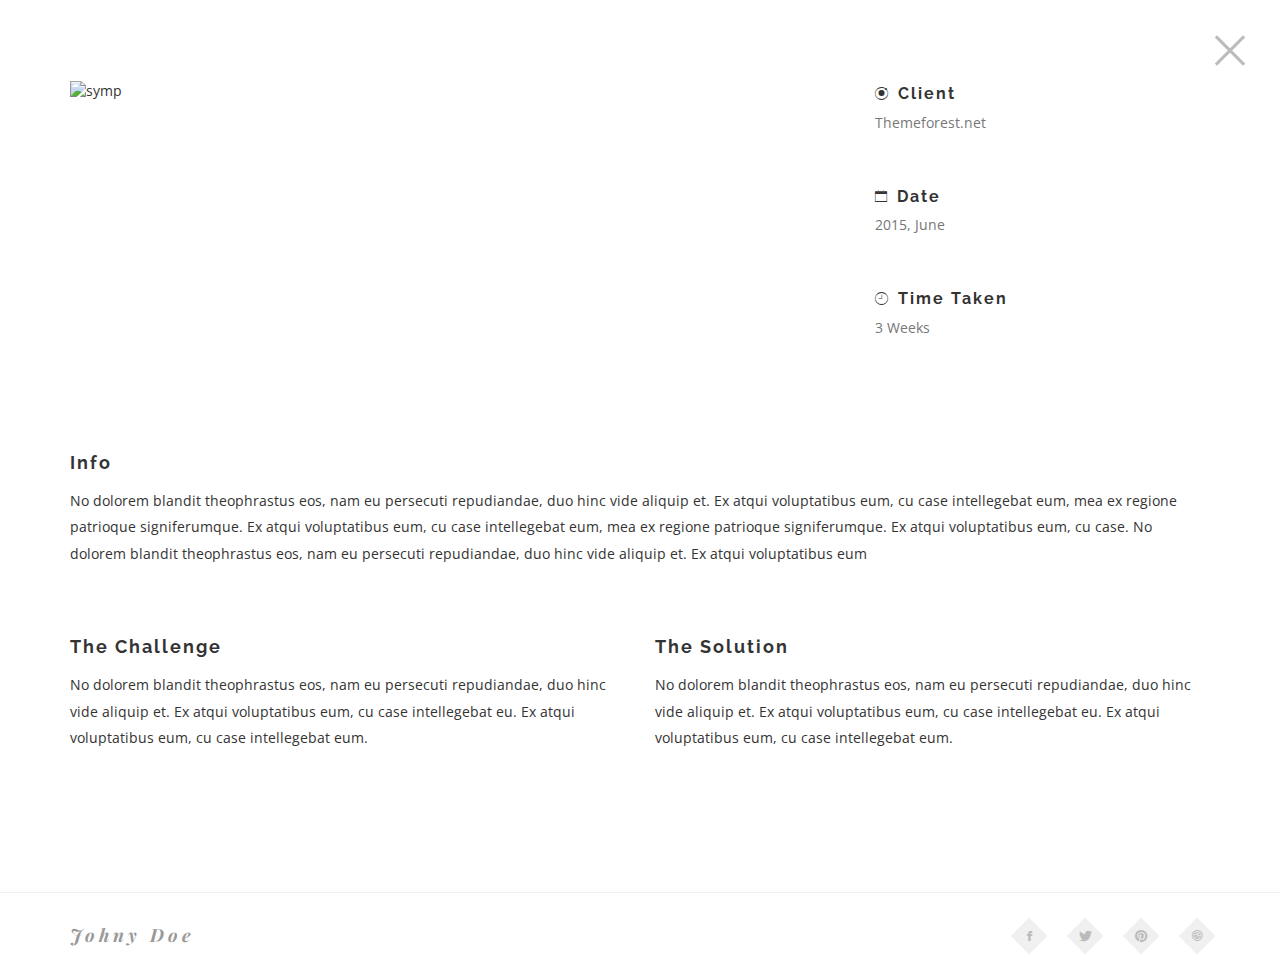
==== work.html @ 32687317 "first commit" ====
<!DOCTYPE html>
<html class='no-js' >

	<head>


		<meta charset="utf-8">
		<meta http-equiv="X-UA-Compatible" content="IE=edge">
		<meta name="viewport" content="width=device-width, initial-scale=1">
		<!-- The above 3 meta tags *must* come first in the head; any other head content must come *after* these tags -->

		<title>Mit</title>

		<!--[if lt IE 9]>
		  <script src="//html5shim.googlecode.com/svn/trunk/html5.js"></script>
		<![endif]-->


		<link rel='stylesheet' type='text/css' href='bootstrap/css/bootstrap.min.css' >
		<link rel='stylesheet' type='text/css' href='css/ionicons.min.css' >
		<link rel='stylesheet' type='text/css' href='css/owl.carousel.css' >
		<link rel='stylesheet' type='text/css' href='css/owl.theme.css' >
		<link rel='stylesheet' type='text/css' href='css/owl.transitions.css' >
		<link rel='stylesheet' type='text/css' href='css/style.css' >
		<link rel='stylesheet' type='text/css' href='css/color-default.css' >


	</head>

	<body>


		<!--close button-->
		<a href='index.html' class='close-btn' >
			<span></span>
			<span></span>
		</a>
		<!--/close button-->


		<!--preloader-->
		<div id='preloader' >

			<div class='loader' >
				<img src='img/load.gif' alt='symp' >
			</div>

		</div>
		<!--/preloader-->


		<div id='wrapper' >

			<section class='single-work' >

				<div class='container' >


					<div class='row' >

						<div class='col-md-8' >

							<img src='img/bg3.jpg' alt='symp' >

						</div>


						<div class='col-md-4' >

							<ul class='work-info' >

								<li>

									<h4><i class='ion-ionic' ></i>Client</h4>

									<p>Themeforest.net</p>

								</li>

								<li>

									<h4><i class='ion-ios-calendar-outline' ></i>Date</h4>

									<p>2015, June</p>

								</li>



								<li>

									<h4><i class='ion-ios-clock-outline' ></i>Time Taken</h4>

									<p>3 Weeks</p>

								</li>






							</ul>

						</div>



					</div>


					<div class='work-content' >

						<div class='block' >

							<h4>Info</h4>

							<p>
								No dolorem blandit theophrastus eos, nam eu persecuti repudiandae, duo hinc vide aliquip et. Ex atqui voluptatibus eum, cu case intellegebat eum, mea ex regione patrioque signiferumque. Ex atqui voluptatibus eum, cu case intellegebat eum, mea ex regione patrioque signiferumque. Ex atqui voluptatibus eum, cu case. No dolorem blandit theophrastus eos, nam eu persecuti repudiandae, duo hinc vide aliquip et. Ex atqui voluptatibus eum
							</p>

						</div>

						<div class='block row' >


							<div class='col-md-6' >

								<h4>The Challenge</h4>

								<p>
									No dolorem blandit theophrastus eos, nam eu persecuti repudiandae, duo hinc vide aliquip et. Ex atqui voluptatibus eum, cu case intellegebat eu. Ex atqui voluptatibus eum, cu case intellegebat eum.
								</p>

							</div>


							<div class='col-md-6' >

								<h4>The Solution</h4>

								<p>
									No dolorem blandit theophrastus eos, nam eu persecuti repudiandae, duo hinc vide aliquip et. Ex atqui voluptatibus eum, cu case intellegebat eu. Ex atqui voluptatibus eum, cu case intellegebat eum.
								</p>

							</div>




						</div>

					</div>


				</div>

			</section>


			<div class='footer bg-lightgray section-block' >

				<div class='container' >

					<div class='row' >

						<div class='col-md-6 text-left' >
							<h4>Johny Doe</h4>
						</div>

						<div class='col-md-6 text-right' >
							<ul class='footer-social' >
								<li>
									<a href='#' >
										<i class='ion-social-facebook' ></i>
									</a>
								</li>
								<li>
									<a href='#' >
										<i class='ion-social-twitter' ></i>
									</a>
								</li>
								<li>
									<a href='#' >
										<i class='ion-social-pinterest' ></i>
									</a>
								</li>
								<li>
									<a href='#' >
										<i class='ion-social-dribbble' ></i>
									</a>
								</li>
							</ul>
						</div>

					</div>


				</div>

			</div>



		</div>

		<script src='js/jquery.min.js' ></script>
		<script src='js/jquery.stellar.min.js' ></script>
		<script src='js/modernizr.js' ></script>
		<script src='js/owl.carousel.min.js' ></script>
		<script src='js/jquery.shuffle.min.js' ></script>
		<script src='js/jquery.magnific-popup.min.js' ></script>
		<script src='js/validator.min.js' ></script>
		<script src='js/smoothscroll.js' ></script>
		<script src='js/script.js' ></script>

	</body>

</html>
---- css/style.css ----
/*=======================================================================
	
	Item Name 		|		Symp - Responsive One Page VCard/Resume Template
	
	Author Name		|		Noman Ali Samejo
	
-------------------------------------------------------------------------
	CSS Structure
-------------------------------------------------------------------------
	
	01- General CSS
	02- Preloader
	03- Front Section
	04- About Section
	05- Resume Section
	06- Services Section
	07- Blog Section
	08- Portfolio Section
	09- Contact Section
	10- Work Page
	11- Single Post Page
	12- Responsive CSS
	
	*Colors are in separate files.
	
=======================================================================*/






/*Importing Google Fonts */
@import url(https://fonts.googleapis.com/css?family=Raleway:400,700,600,300|Playfair+Display:700italic,400italic|Crimson+Text:400italic,600italic|Open+Sans:400,700);

/*=======================================================================
	General CSS
=======================================================================*/
*{
	margin:0;
	padding:0;
	outline:none;
	font-family: Open Sans, sans-serif;
}
h1, h2, h3, h4, h5, h6,
.h1, .h2, .h3, .h4, .h5, .h6{
	font-weight:bold;
	font-family: Raleway, sans-serif;
}
::-webkit-scrollbar{
	height:10px;
	width:10px;
	background:#FFF;
}
::-webkit-scrollbar-thumb{
	background:#BBB;
	border:solid 2px #FFF;
}
::-webkit-scrollbar-thumb:hover{
	background:#888;
}
::-moz-scrollbar{
	height:10px;
	width:10px;
	background:#FFF;
}
::-moz-scrollbar-thumb{
	background:#BBB;
	border:solid 2px #FFF;
}
::-moz-scrollbar-thumb:hover{
	background:#888;
}
img{
	max-width:100%;
}
.parallax{
	background-size:cover;
}
body.section-show{
	overflow:hidden;
}
body a.close-btn,
body.section-show .close-btn{
	opacity:1;
	z-index:100;
	-webkit-transition:opacity .4s 1.2s ease, background .3s ease;
	-moz-transition:opacity .4s 1.2s ease, background .3s ease;
	transition:opacity .4s 1.2s ease, background .3s ease;
	overflow:hidden;
}
.close-btn{
	position:fixed;
	height:64px;
	width:64px;
	cursor:pointer;
	display:block;
	top:18px;
	right:18px;
	opacity:0;
	z-index:-99;
}
.close-btn > span{
	height:3px;
	width:40px;
	background:#BBB;
	position:absolute;
	top:50%;
	left:50%;
	margin-left:-20px;
	margin-top:-1.5px;
}
.close-btn > span:before{
	content: ' ';
	position:absolute;
	top:0;
	width:0;
	height:inherit;
	background:#B7A389;
}
.close-btn > span:nth-of-type(1){
	-webkit-transform:rotate(45deg);
	-moz-transform:rotate(45deg);
	-ms-transform:rotate(45deg);
	-o-transform:rotate(45deg);
	transform:rotate(45deg);
}
.close-btn > span:nth-of-type(2){
	-webkit-transform:rotate(-45deg);
	-moz-transform:rotate(-45deg);
	-ms-transform:rotate(-45deg);
	-o-transform:rotate(-45deg);
	transform:rotate(-45deg);
}
.close-btn > span:nth-of-type(1):before{
	left:0;
}
.close-btn > span:nth-of-type(2):before{
	right:0;
}
.close-btn:hover > span{
	background:transparent;
}
.close-btn:hover > span:before{
	-webkit-transition:all .3s ease;
	-moz-transition:all .3s ease;
	transition:all .3s ease;
	width:100%;
}
.close-btn:hover > span:nth-of-type(2):before{
	-webkit-transition-delay:.3s;	
	-moz-transition-delay:.3s;	
	transition-delay:.3s;	
}
.section-header h2{
	font-size:32px;
	letter-spacing:6px;
	color:#333;
	margin-top:0;
	margin-bottom:35px;
	font-weight:300;
}
.section-header p{
	margin-top:30px;
	line-height:1.7em;
	color:#8A8A8A;
	font-size:16px;
}
#wrapper{
	overflow-x:hidden;
}
.front-section{
	background:#FFF;
}
.section{
	position:fixed;
	left:0;
	right:0;
	top:0;
	bottom:0;
	border:solid 4px #BBB;
	padding-top:100px;
	z-index:-9;
	background:#FFF;
	overflow-y:auto;
	opacity:0;
	visibility:hidden;
	transition: all .3s ease;
}
body.section-show .section.active{
	-webkit-transition:opacity .4s 1.2s ease;
	-moz-transition:opacity .4s 1.2s ease;
	transition:opacity .4s 1.2s ease;
	z-index:99;
	opacity:1;
	visibility:visible;
}
.bg-lightgray{
	background:#F5F5F5;
}
.footer{
	padding:30px 0;
	background:#FFF;
	border-top:solid 1px #F0F0F0;
}
.footer h4{
	font-size:18px;
	letter-spacing:4px;
	margin:0;
	margin-top:3.5px;
	font-style:italic;
	font-family:'Playfair Display', serif;
	color:#999;
}
.footer-social{
	margin:0;
	padding:0;
	list-style:none;
	font-size:0;
}
.footer-social > li{
	display:inline-block;
	*display:inline;
	*zoom:1;
	margin-left:30px;
}
.footer-social > li > a{
	text-decoration:none;
	height:26px;
	width:26px;
	line-height:26px;
	vertical-align:middle;
	-webkit-transform:rotate(45deg);
	-moz-transform:rotate(45deg);
	-ms-transform:rotate(45deg);
	-o-transform:rotate(45deg);
	transform:rotate(45deg);
	-webkit-transition:all .3s ease-in-out;
	-moz-transition:all .3s ease-in-out;
	transition:all .3s ease-in-out;
	display:block;
	text-align:center;
	color:#BBB;
	background:#F0F0F0;
	font-size:0;
}
.footer-social > li > a > i{
	-webkit-transform:rotate(-45deg);
	-moz-transform:rotate(-45deg);
	-ms-transform:rotate(-45deg);
	-o-transform:rotate(-45deg);
	transform:rotate(-45deg);
	display:inline-block;
	*display:inline;
	*zoom:1;
	line-height:inherit;
	width:inherit;
	height:inherit;
	vertical-align:middle;
}
.footer-social > li > a > i:before{
	font-size:14px;
	line-height:1em;
	vertical-align:middle;
}
.footer-social > li > a:hover{
	background:#B7A389;
	color:#FFF;
}
.section-block > .container,
.section-block{
	position:relative;
}
.section-block{
	overflow:hidden;
}

/*=======================================================================
	Preloader
=======================================================================*/
.js #preloader{
	position:fixed;
	top:0;
	left:0;
	right:0;
	bottom:0;
	background:#FFF;
	z-index:199;
	-webkit-transition:all .5s ease;
	-moz-transition:all .5s ease;
	transition:all .5s ease;
}
.js #preloader .loader{
	position:absolute;
	top:50%;
	left:50%;
	-webkit-transform:translate(-50%, -50%);	
	-moz-transform:translate(-50%, -50%);	
	-ms-transform:translate(-50%, -50%);	
	-o-transform:translate(-50%, -50%);	
	transform:translate(-50%, -50%);	
}
.js body.loaded #preloader{
	-webkit-transform:scale(.6) translateY(-100%);
	-moz-transform:scale(.6) translateY(-100%);
	-ms-transform:scale(.6) translateY(-100%);
	-o-transform:scale(.6) translateY(-100%);
	transform:scale(.6) translateY(-100%);
	opacity:0;
	visibility:hidden;
	z-index:-1;
}
.no-js #preloader{
	display:none;
}

.divider-draft{
	position:relative;
	height:2px;
	background:#333;
	width:40px;
	display:block;
	margin:15px 0;
}
.divider-draft:before,
.divider-draft:after{
	content: ' ';
	width:25px;
	height:1px;
	background:#333;
	position:absolute;
	left:0;
}
.divider-draft.center{
	margin:auto;
}
.divider-draft.center:before,
.divider-draft.center:after{
	right:0;
	margin:auto;
}
.divider-draft:before{
	top:-6px;
}
.divider-draft:after{
	bottom:-6px;
}

/*=======================================================================
	Front Section
=======================================================================*/
body.section-show .transition-mask{
	position:absolute;
	top:260px;
	height:500px;
	width:500px;
	left:0;
	right:0;
	margin:auto;
	z-index:22;
	transform:rotate(45deg);
	overflow:hidden;
	-webkit-animation: fill2 .8s .4s both ease;
	-moz-animation: fill2 .8s .4s both ease;
	animation: fill2 .8s .4s both ease;
}
body .transition-mask:before{
	content: ' ';
	position:absolute;
	bottom:0;
	right:0;
	height:100%;
	width:100%;
}
body.section-show .transition-mask:before{
	-webkit-animation: fill .4s both ease;
	-moz-animation: fill .4s both ease;
	animation: fill .4s both ease;
	background:#CCC;
}

@-webkit-keyframes fill2{
	0%{
		transform:rotate(45deg);
	}
	100%{
		z-index:50;
		transform:rotate(0deg);
		height:100%;
		width:100%;
		top:0;
		bottom:auto;
	}
}
@keyframes fill2{
	0%{
		-webkit-transform:rotate(45deg);
		-moz-transform:rotate(45deg);
		-ms-transform:rotate(45deg);
		-o-transform:rotate(45deg);
		transform:rotate(45deg);
	}
	100%{
		z-index:50;
		-webkit-transform:rotate(0deg);
		-moz-transform:rotate(0deg);
		-ms-transform:rotate(0deg);
		-o-transform:rotate(0deg);
		transform:rotate(0deg);
		height:100%;
		width:100%;
		top:0;
		bottom:auto;
	}
}



@-webkit-keyframes fill{
	0%{
		width:0%;
	}
	100%{
		width:100%;
	}
}

@keyframes fill{
	0%{
		width:0%;
	}
	100%{
		width:100%;
	}
}



.front-section{
	padding-top:60px;
	padding-bottom:200px;
	position:relative;
}
.front-heading{
	text-align:center;
	margin-top:190px;
}
.front-heading > h2{
	font-size:55px;
	font-weight:lighter;
	letter-spacing:15px;
	position:relative;
	position:relative;
	line-height:1em;
	display:inline-block;
	*display:inline;
	*zoom:1;
	z-index:10;
	color:#999;
	font-family: 'Playfair Display', serif;
	font-style:italic;
}

.front-person-img{
	width:500px;
	height:500px;
	overflow:hidden;
	background:#F0F0F0;
	position:relative;
	z-index:15;
	-webkit-transition:height .5s .3s ease, transform .5s .8s ease;
	-moz-transition:height .5s .3s ease, transform .5s .8s ease;
	transition:height .5s .3s ease, transform .5s .8s ease;
	margin:200px auto;
	margin-bottom:0;
	-webkit-transform:rotate(45deg);
	-moz-transform:rotate(45deg);
	-ms-transform:rotate(45deg);
	-o-transform:rotate(45deg);
	transform:rotate(45deg);
	border-radius:0;
}
.front-person-img > img{
	max-width:100%;
	vertical-align:bottom;
	-webkit-transform:rotate(-45deg) translateY(40px);
	-moz-transform:rotate(-45deg) translateY(40px);
	-ms-transform:rotate(-45deg) translateY(40px);
	-o-transform:rotate(-45deg) translateY(40px);
	transform:rotate(-45deg) translateY(40px);
}

.front-person-titles{
	position:relative;
	z-index:10;
	height:500px;
	width:500px;
	margin:auto;
	margin-top:-500px;
	-webkit-transform:rotate(45deg);
	-moz-transform:rotate(45deg);
	-ms-transform:rotate(45deg);
	-o-transform:rotate(45deg);
	transform:rotate(45deg);
}
.front-person-titles > span{
	position:absolute;
	z-index:5;
	display:block;
	width:100%;
	font-family:Hind, sans-serif;
	color:#CCC;
	text-align:center;
	font-size:24px;
	letter-spacing:25px;
	line-height:1em;
	text-transform:lowercase;
}
.front-person-titles > .t1{
	left:5px;
	bottom:0;
	-webkit-transform:rotate(-90deg) translateY(-100%);
	-moz-transform:rotate(-90deg) translateY(-100%);
	-ms-transform:rotate(-90deg) translateY(-100%);
	-o-transform:rotate(-90deg) translateY(-100%);
	transform:rotate(-90deg) translateY(-100%);
	-webkit-transform-origin:0% 0%;
	-moz-transform-origin:0% 0%;
	-ms-transform-origin:0% 0%;
	-o-transform-origin:0% 0%;
	transform-origin:0% 0%;
}
.front-person-titles > .t2{
	top:5px;
	left:0;
	-webkit-transform:translateY(-100%);
	-moz-transform:translateY(-100%);
	-ms-transform:translateY(-100%);
	-o-transform:translateY(-100%);
	transform:translateY(-100%);
}
.front-person-titles > .t3{
	left:0;
	bottom:5px;
	-webkit-transform:translateY(100%) rotate(180deg);
	-moz-transform:translateY(100%) rotate(180deg);
	-ms-transform:translateY(100%) rotate(180deg);
	-o-transform:translateY(100%) rotate(180deg);
	transform:translateY(100%) rotate(180deg);
}


.front-person-links{
	margin:auto;
	width:500px;
	height:500px;
	margin-top:-500px;
	z-index:25;
	-webkit-transform: rotate(45deg);
	-moz-transform: rotate(45deg);
	-ms-transform: rotate(45deg);
	-o-transform: rotate(45deg);
	transform: rotate(45deg);
	position:relative;
}

.front-person-links > ul > li{
	display:block;
}
.front-person-links > ul{
	font-size:0;
	z-index:99;
	position:absolute;
	text-align:left;
	white-space:nowrap;
	left:100%;
	top:50%;
	-webkit-transform:translateY(-50%);
	-moz-transform:translateY(-50%);
	-ms-transform:translateY(-50%);
	-o-transform:translateY(-50%);
	transform:translateY(-50%);
	margin:0;
	padding:0;
	list-style:none;
	margin-left:-15px;
}
.front-person-links > ul > li > a{
	font-weight:bold;
	display:block;
	font-size:14px;
	padding:25px 0;
	cursor:pointer;
	-webkit-transition:all .3s ease;
	-moz-transition:all .3s ease;
	transition:all .3s ease;
	position:relative;
	color:#999;
	text-align:left;
	text-transform:uppercase;
	letter-spacing:3px;
	text-decoration:none;
	line-height:1em;
}
.front-person-links > ul > li > a:before,
.front-person-links > ul > li > a:after{
	content: ' ';
	height:6px;
	width:15px;
	background:#CCC;
	display:inline-block;
	*display:inline;
	*zoom:1;
	vertical-align:middle;
	margin-right:15px;
	font-size:0;
	-webkit-transition:all .3s ease;
	-moz-transition:all .3s ease;
	transition:all .3s ease;
	display:none;
}
.front-person-links > ul > li > a:after{
	margin-left:15px;
	margin-right:0;
	display:none;
}
.front-person-links > ul > li > a:hover{
	color:#B7A389;
}
.front-person-links > ul > li > a:hover:after,
.front-person-links > ul > li > a:hover:before{
	width:25px;
	background:#999;
}


/*=======================================================================
	About Section
=======================================================================*/
.about-section{
	padding-top:0;
}
.about-icons{
	padding-top:110px;
	padding-bottom:0px;
}
.basic-info{
	padding-top:100px;
	padding-bottom:100px;
	position:relative;
	border-bottom:solid 1px #F0F0F0;
}
.basic-info .section-header{
	margin-bottom:80px;
}
.about-info > p{
	line-height:1.8em;
	margin-top:-.4em;
}
.about-person-img{
	text-align:center;
}
.about-person-img > img{
	max-width:100%;
}
.info-list{
	list-style:none;
	padding:0;
	margin:0;
	position:relative;
	z-index:10;
	margin-top:20px;
	margin-bottom:60px;
}
.info-list:before,
.info-list:after{
	content:' ';
	display:table;
}
.info-list:after{
	clear:both;
}
.info-list > li{
	margin-bottom:20px;
	float:left;
	width:25%;
}
.info-list > li > .inner{
	padding:15px 0;
}
.info-list > li > *{
	line-height:1em;
	margin:0;
}
.info-list > li > .inner > h4{
	font-size:13px;
	letter-spacing:4px;
	margin-right:16px;
	margin-bottom:8px;
	display:block;
	color:#333;
}
.info-list > li > .inner > p{
	font-size:16px;
	color:#777;
	display:block;
}
.funfacts-block{
	padding-top:60px;
	padding-bottom:20px;
	background-image:url(../img/bg-funfacts.jpg);
	background-size:cover;
	background-attachment:fixed;
}
.funfact{
	position:relative;
	text-align:center;
	margin-bottom:40px;
}
.funfact:after{
	content: ' ';
	position:absolute;
	height:16px;
	width:16px;
	right:-10px;
	top:50%;
	margin-top:-10px;
	border:solid 1px #FFF;
	-webkit-transform:rotate(45deg);
	-moz-transform:rotate(45deg);
	-ms-transform:rotate(45deg);
	-o-transform:rotate(45deg);
	transform:rotate(45deg);
	opacity:.4;
	filter:Alpha(opacity=40);
}
.funfact:last-of-type:after{
	display:none;
}
@media (max-width: 992px){
	.funfact:nth-of-type(2):after{
		display:none;
	}	
}
@media (max-width: 768px){
	.funfact:after{
		display:none;
	}	
}

.funfact > .content > h4{
	margin:0;
	color:#FFF;
	font-size:55px;
	margin-bottom:5px;
}
.funfact > .content > p{
	color:#FFF;
	letter-spacing:2px;
	margin-bottom:0;
	font-size:13px;
	opacity:.8;
}
.testimonials-block{
	padding:100px 0;
}
.testimonials-block .section-header{
	margin-bottom:45px;
}
.testimonials-slider{
	position:relative;
}
.testimonial{
	text-align:center;
}
.testimonial > p{
	font-size:22px;
	line-height:1.6em;
	color:#777;
	font-family:crimson text, serif;
	font-weight:lighter;
	font-style:italic;
}
.testimonial > .author{
	margin-top:45px;
}
.testimonial > .author > h4{
	margin:0;
	text-transform:uppercase;
	letter-spacing:2px;
	font-size:14px;
}
.testimonial > .author > p{
	color:#777;
}
.testimonials-slider .owl-controls{
	margin-top:27px;
}
.testimonials-slider .owl-controls > .owl-pagination > .owl-page > span{
	height:16px;
	width:16px;
	border-radius:0;
	border:solid 1px #B7A389;
	-webkit-transform:rotate(-45deg);
	-moz-transform:rotate(-45deg);
	-ms-transform:rotate(-45deg);
	-o-transform:rotate(-45deg);
	transform:rotate(-45deg);
	margin:11px;
	background:transparent;
	opacity:.6;
	-webkit-transition:all .3s ease;
	-moz-transition:all .3s ease;
	transition:all .3s ease;
}
.testimonials-slider .owl-controls > .owl-pagination > .owl-page.active > span,
.testimonials-slider .owl-controls > .owl-pagination > .owl-page:hover > span{
	background:#B7A389;
	opacity:.8;
}
.testimonials-slider .owl-controls > .owl-pagination > .owl-page.active > span{
	opacity:1;
}
/*=======================================================================
	Resume Section
=======================================================================*/
.timeline-block{
	padding-bottom:100px;
}
.timeline-block .timeline{
	padding-bottom:90px;
	margin-top:100px;
}
.timeline{
	position:relative;
	list-style:none;
	margin:0;
}
.timeline:before{
	content: ' ';
	position:absolute;
	top:0;
	left:50%;
	margin-left:-1px;
	height:100%;
	width:2px;
	background:#BBB;
	border-radius: 0 0 5px 5px;
}
.timeline > li:before,
.timeline > li:after{
	content: ' ';
	display:table;
}
.timeline > li:after{
	clear:both;
}
.timeline > li > .timeline-desc{
	float:right;
}
.timeline > li > .timeline-desc > h4{
	font-size:14px;
	letter-spacing:2px;
	margin-top:0;
}
.timeline > li > .timeline-content{
	float:left;
	text-align:right;
	position:relative;
}
.timeline > li.inverse > .timeline-content{
	float:right;
	text-align:left;
}
.timeline > li.inverse > .timeline-desc{
	float:left;
	text-align:right;
}
.timeline > li{
	margin:70px 0;
	position:relative;
}
.timeline > li:not(.timeline-header):before{
	content: ' ';
	position:absolute;
	top:0;
	left:50%;
	height:11px;
	width:11px;
	-webkit-transform:translateX(-50%) rotate(45deg);
	-moz-transform:translateX(-50%) rotate(45deg);
	-ms-transform:translateX(-50%) rotate(45deg);
	-o-transform:translateX(-50%) rotate(45deg);
	transform:translateX(-50%) rotate(45deg);
	background:#B7A389;
}
.timeline > li > div{
	width:50%;
	padding:0 35px;
}
.timeline > li > .timeline-content > h4{
	margin-top:0;
	margin-bottom:7px;
	letter-spacing:2px;
	font-size:20px;
}
.timeline > li > .timeline-content > span{
	display:block;
	margin-bottom:15px;
	color:#BBB;
}
.timeline > li > .timeline-content > p{
	margin:0;
	line-height:1.7em;
	color:#777;
}
.timeline > li.timeline-header{
	background:#FFF;
	position:relative;
	z-index:10;
	text-align:center;
	margin-bottom:100px;
	margin-top:100px;
}
.timeline > li.timeline-header > h4{
	font-weight:bold;
	text-transform:uppercase;
	font-size:16px;
	display:inline-block;
	*display:inline;
	*zoom:1;
	position:relative;
	margin:0;
	letter-spacing:4px;
}
.timeline > li.timeline-header:first-of-type{
	margin-top:0;
}
.timeline > li.timeline-header > h4:before,
.timeline > li.timeline-header > h4:after{
	content: ' ';
	display:block;
	height:2px;
	background:#BBB;
	margin:0 -5px;
	margin-top:8px;
}
.timeline > li.timeline-header > h4:before{
	margin-top:0;
	margin-bottom:8px;
}
@media (max-width:992px){
	.timeline > li:before,
	.timeline:before{
		display:none;
	}
	.timeline > li > .timeline-desc{
		opacity:.5;
		text-align:right;
		float:left;
	}
	.timeline > li.inverse > .timeline-desc{
		text-align:left;
		float:right;
	}
	.timeline > li > div{
		width:85%;
		float:none;
		display:block;
		margin-left:auto;
		margin-right:auto;
	}
	.timeline > li > .timeline-content{
		text-align:right;
	}
}
.hobbies-block{
	padding-top:100px;
	padding-bottom:30px;
}
.hobbies-block .section-header{
	margin-bottom:100px;
}
.hobby{
	position:relative;
	text-align:center;
	margin-bottom:70px;
	-webkit-transition:all .3s ease-in-out;
	-moz-transition:all .3s ease-in-out;
	transition:all .3s ease-in-out;
}
.hobby > .icon{
	font-size:0;
	background:#B7A389;
	color:#FFF;
	-webkit-transform:rotate(45deg);
	-moz-transform:rotate(45deg);
	-ms-transform:rotate(45deg);
	-o-transform:rotate(45deg);
	transform:rotate(45deg);
	width:80px;
	height:80px;
	line-height:80px;
	margin:auto;
	margin-bottom:40px;
	-webkit-transition:all .3s ease-in-out;
	-moz-transition:all .3s ease-in-out;
	transition:all .3s ease-in-out;
	position:relative;
	top:0;
}
.hobby:hover > .icon{
	top:-15px;
}
.hobby > .icon > i{
	display:block;
	height:inherit;
	width:inherit;
	line-height:inherit;
	text-align:center;
	-webkit-transform:rotate(-45deg);
	-moz-transform:rotate(-45deg);
	-ms-transform:rotate(-45deg);
	-o-transform:rotate(-45deg);
	transform:rotate(-45deg);
}
.hobby > .icon > i:before{
	vertical-align:middle;
	font-size:45px;
	line-height:1em;
}
.hobby > h4{
	font-size:18px;
	letter-spacing:2px;
	margin-top:0;
	margin-top:2px;
}
.skills-block{
	padding:100px 0;
	padding-bottom:40px;
}
.skills-block .section-header{
	margin-bottom:80px;
}
.skill{
	position:relative;
	margin-bottom:60px;
}
.skill > h4{
	font-size:14px;
	margin-top:0;
	margin-bottom:5px;
	letter-spacing:2px;
	color:#B7A389;
}
.skill > .skill-bar{
	height:10px;
	background:#F0F0F0;
}
.skill > .skill-bar > .bar{
	background:#888;
	height:100%;
	width:0;
	position:relative;
}
.skill > .skill-bar > .bar > .percent{
	position:absolute;
	padding:4px 7px;
	background:#888;
	color:#FFF;
	bottom:100%;
	right:0;
	font-size:11px;
	margin-bottom:10px;
}
.skill > .skill-bar > .bar > .percent:after{
	content: ' ';
	position:absolute;
	border-bottom:solid 7px transparent;
	border-right:solid 7px #888;
	bottom:-7px;
	right:0;
}

/*=======================================================================
	Services Section
=======================================================================*/
.services-section .main-title{
	margin-bottom:80px;
}
.services-block{
	padding-top:50px;
	padding-bottom:0;
	border-bottom:solid 1px #F0F0F0;
}
.service{
	position:relative;
	text-align:center;
	margin-bottom:120px;
}
.service > .icon{
	-webkit-transform:rotate(45deg);
	-moz-transform:rotate(45deg);
	-ms-transform:rotate(45deg);
	-o-transform:rotate(45deg);
	transform:rotate(45deg);
	height:90px;
	width:90px;
	line-height:90px;
	vertical-align:middle;
	text-align:center;
	margin:auto;
	-webkit-transition:all .3s ease-in-out;
	-moz-transition:all .3s ease-in-out;
	transition:all .3s ease-in-out;
	font-size:0;
	background:#B7A389;
	color:#FFF;
	position:relative;
	top:0;
}
.service:hover > .icon{
	top:-15px;
}
.service > .icon > i:before{
	line-height:1em;
	vertical-align:middle;
	font-size:45px;
}
.service > .icon > i{
	display:inline-block;
	line-height:inherit;
	height:inherit;
	width:inherit;
	-webkit-transform:rotate(-45deg);
	-moz-transform:rotate(-45deg);
	-ms-transform:rotate(-45deg);
	-o-transform:rotate(-45deg);
	transform:rotate(-45deg);
}
.service > .content > h4{
	font-size:20px;
	margin-top:50px;
	margin-bottom:8px;
	letter-spacing:2px;
}
.service > .content > p{
	line-height:1.6em;
	color:#777;
}
.pricing-block{
	padding:120px 0;
}
.pricing-block .section-header{
	margin-bottom:90px;
}
.pricing-table{
	max-width:300px;
	margin:auto;
	background:#F4F4F4;
	padding:35px 0;
	-webkit-transition:all .3s ease;
	-moz-transition:all .3s ease;
	transition:all .3s ease;
}
.pricing-table > .header > h4{
	font-size:18px;
	text-transform:uppercase;
	margin:0;
}
.pricing-table > .header > .price{
	margin-bottom:30px;
	margin-top:30px;
}
.pricing-table > .header > .price > span{
	display:inline-block;
	*display:inline;
	*zoom:1;
	line-height:1em;
}
.pricing-table > .header > .price > .currency{
	vertical-align:top;
	margin-top:12px;
}
.pricing-table > .header > .price > .amount{
	font-weight:bold;
	font-size:80px;
}
.pricing-table > .header > .price > .period{
	text-transform:uppercase;
	letter-spacing:2px;
	font-size:12px;
}
.pricing-table > .table-items{
	list-style:none;
	padding:0;
	margin:0;
	margin-top:25px;
	margin-bottom:30px;
}
.pricing-table > .table-items > li{
	padding:10px 0;
}

.pricing-table > .table-btn{
	padding:11px 22px;
	background:#333;
	color:#FFF;
	text-decoration:none;
	display:inline-block;
	*display:inline;
	*zoom:1;
	-webkit-transition:all .3s ease;
	-moz-transition:all .3s ease;
	transition:all .3s ease;
}
.pricing-table > .table-btn:hover{
	background:#B7A389;
}
.process-block{
	padding:100px 0;
}
.process-block .section-header{
	margin-bottom:80px;
}
.process{
	position:relative;
}
.process > .number{
	font-size:16px;
	font-weight:bold;
	display:inline-block;
	*display:inline;
	*zoom:1;
	line-height:1em;
	margin-bottom:15px;
	position:relative;
	-webkit-transform:rotate(45deg);
	-moz-transform:rotate(45deg);
	-ms-transform:rotate(45deg);
	-o-transform:rotate(45deg);
	transform:rotate(45deg);
	border:solid 1px #B7A389;
	-webkit-transition:all .3s ease-in-out;
	-moz-transition:all .3s ease-in-out;
	transition:all .3s ease-in-out;
	color:#B7A389;
}
.process:hover > .number{
	color:#FFF;
	background:#B7A389;
}
.process > .number > span{
	transform:rotate(-45deg);
	display:block;
	height:28px;
	width:28px;
	line-height:28px;
	text-align:center;
	position:relative;
}
.process > .number > span:before{
	content: ' ';
	border-top:solid 8px transparent;
	border-bottom:solid 8px transparent;
	border-left:solid 8px #B7A389;
	position:absolute;
	top:50%;
	margin-top:-8px;
	right:-43px;
}
.process.last > .number > span:before{
	border:solid 4px #B7A389;
	margin-top:-4px;
}
.process > .number > span:after{
	content: ' ';
	position:absolute;
	height:2px;
	background:#B7A389;
	width:30px;
	right:-35px;
	top:50%;
	margin-top:-1px;
}
.process > .content > h4{
	font-size:20px;
	letter-spacing:2px;
	margin-bottom:15px;
}
.process > .content > p{
	line-height:1.7em;
	color:#777;
}
/*=======================================================================
	Blog Section
=======================================================================*/
.posts-block{
	padding:90px 0;
}
.posts-block .section-header{
	margin-bottom:60px;
}
.post{
	position:relative;
	margin-bottom:60px;
}
.post > .media > img{
	max-width:100%;
}
.post > .content{
	margin-top:25px;
}
.post > .content > h4{
	font-size:24px;
	margin-top:0;
	margin-bottom:8px;
}
.post > .content > h4 > a{
	color:inherit;
	text-decoration:none;
	-webkit-transition:all .3s ease;
	-moz-transition:all .3s ease;
	transition:all .3s ease;
}
.post > .content > h4 > a:hover{
	color:#B7A389;
}
.post > .content > p{
	line-height:1.8em;
	color:#777;
	margin-bottom:22px;
}
.post .post-icons{
	position:relative;
	margin:0;
	padding:0;
	font-size:0;
	margin-bottom:22px;
}
.post .post-icons > li{
	display:inline-block;
	*display:inline;
	*zoom:1;
	font-size:14px;
	color:#777;
	padding-right:20px;
}
.post .post-icons > li > i{
	margin-right:5px;
}
.post .read-more{
	color:#333;
	text-decoration:none;
	display:inline-block;
	*display:inline;
	*zoom:1;
}
.post .read-more:hover{
	color:#B7A389;
}
.post .read-more > i{
	vertical-align:middle;
	font-size:1.5em;
	margin-left:8px;
	position:relative;
}
.post-more{
	text-align:center;
	margin-bottom:50px;
}
.post-more .more-link,
body .symp-btn{
	display:inline-block;
	*display:inline;
	*zoom:1;
	padding:12px 22px;
	background:#333;
	color:#FFF;
	-webkit-transition:all .3s ease;
	-moz-transition:all .3s ease;
	transition:all .3s ease;
	border:none;
	text-decoration:none !important;
}
.post-more .more-link:hover,
.symp-btn:hover{
	background:#B7A389;
	color:#FFF;
}
.symp-btn.link-btn{
	background:transparent;
	color:#999;
}
.symp-btn.link-btn > i{
	margin-right:8px;
}
.symp-btn.link-btn:hover{
	color:#333;
	background:transparent;
}
.sidebar{
	position:relative;
}

@media(min-width: 992px){
	.sidebar{
		padding-left:40px;
	}
}
.search-box{
	position:relative;
}
.search-box > .search-input{
	display:block;
	width:100%;
	border:none;
	padding:0 9px;
	height:40px;
	line-height:40px;
	padding-right:47px;
	background:#F0F0F0;
	border:solid 1px #F0F0F0;
	-webkit-transition:all .3s ease;
	-moz-transition:all .3s ease;
	transition:all .3s ease;
}
.search-box > .search-input:focus{
	background:#FFF;
}
.search-box > .search-btn{
	position:absolute;
	top:0;
	right:0;
	height:40px;
	width:40px;
	line-height:40px;
	background:#E0E0E0;
	vertical-align:middle;
	text-align:center;
	font-size:20px;
	color:#333;
	text-decoration:none;
	
}
.search-box > .search-btn:hover{
	background:#D0D0D0;
}
.widget-header{
	position:relative;
	margin-top:60px;
	margin-bottom:15px;
}
.widget-header > h4{
	letter-spacing:2px;
}
.widget-header > h4 > i{
	margin-right:8px;
}
.sidebar-list{
	padding:0;
	margin:0;
	list-style:none;
}
.sidebar-list > li > a{
	padding:7px 0;
	color:#777;
	text-decoration:none;
	display:block;
	line-height:1.6em;
}
.sidebar-list > li > a:hover{
	color:#B7A389;
}
.sidebar-list.list-inline{
	font-size:0;
}
.sidebar-list.list-inline > li{
	font-size:14px;
}

/*=======================================================================
	Portfolio Section
=======================================================================*/
.portfolio-block{
	padding-bottom:100px;
}
.portfolio-block .section-header{
	margin-bottom:45px;
}
.portfolio-items > .item{
	width:33.333%;
	position:relative;
}
@media(max-width:992px){
	.portfolio-items > .item{
		width:50%;
	}
}
@media(max-width:768px){
	.portfolio-items > .item{
		width:100%;
	}
}
.portfolio-items > .item > .inner > img{
	width:100%;
}
.portfolio-items > .item > .inner{
	position:relative;
}
.portfolio-items > .item > .inner > .caption{
	position:absolute;
	top:0;
	left:0;
	right:0;
	bottom:0;
	background:#333;
	background:rgba(51,51,51,.8);
	color:#FFF;
	text-align:center;
	z-index:10;
	opacity:0;
	visibility:hidden;
	-webkit-transition:all .3s ease;
	-moz-transition:all .3s ease;
	transition:all .3s ease;
}
.portfolio-items > .item > .inner:hover > .caption{
	opacity:1;
	visibility:visible;
}

.portfolio-items > .item > .inner > .caption > .caption-inner{
	position:absolute;
	top:50%;
	left:50%;
	-webkit-transform:translate(-50%, -50%);
	-moz-transform:translate(-50%, -50%);
	-ms-transform:translate(-50%, -50%);
	-o-transform:translate(-50%, -50%);
	transform:translate(-50%, -50%);
	width:75%;
}
.portfolio-items > .item > .inner > .caption > .caption-inner > h4{
	font-size:22px;
	margin:0;
	margin-bottom:30px;
	opacity:0;
	visibility:hidden;
	-webkit-transform:translateY(15px);
	-moz-transform:translateY(15px);
	-ms-transform:translateY(15px);
	-o-transform:translateY(15px);
	transform:translateY(15px);
	-webkit-transition:all .3s .1s ease;
	-moz-transition:all .3s .1s ease;
	transition:all .3s .1s ease;
}
.portfolio-items > .item > .inner:hover > .caption > .caption-inner > h4{
	-webkit-transform:translateY(0);
	-moz-transform:translateY(0);
	-ms-transform:translateY(0);
	-o-transform:translateY(0);
	transform:translateY(0);
	opacity:1;
	visibility:visible;
}
.portfolio-items > .item > .inner > .caption > .caption-inner > .links{
	list-style:none;
	color:#FFF;
}
.portfolio-items > .item > .inner > .caption > .caption-inner > .links > li{
	display:inline-block;
	*display:inline;
	*zoom:1;
	margin:0 11px;
	opacity:0;
	visibility:hidden;
	-webkit-transform:translateY(15px);
	-moz-transform:translateY(15px);
	-ms-transform:translateY(15px);
	-o-transform:translateY(15px);
	transform:translateY(15px);
	-webkit-transition:all .3s .2s ease;
	-moz-transition:all .3s .2s ease;
	transition:all .3s .2s ease;
}
.portfolio-items > .item > .inner > .caption > .caption-inner > .links > li:nth-of-type(2){
	-webkit-transition-delay: .3s;
	-moz-transition-delay: .3s;
	transition-delay: .3s;
}
.portfolio-items > .item > .inner:hover > .caption > .caption-inner > .links > li{
	-webkit-transform:translateY(0);
	-moz-transform:translateY(0);
	-ms-transform:translateY(0);
	-o-transform:translateY(0);
	transform:translateY(0);
	opacity:1;
	visibility:visible;
}
.portfolio-items > .item > .inner > .caption > .caption-inner > .links > li > a{
	display:block;
	height:30px;
	width:30px;
	line-height:30px;
	font-size:0;
	border:solid 1px #FFF;
	color:#FFF;
	-webkit-transform:rotate(45deg);
	-moz-transform:rotate(45deg);
	-ms-transform:rotate(45deg);
	-o-transform:rotate(45deg);
	transform:rotate(45deg);
}
.portfolio-items > .item > .inner > .caption > .caption-inner > .links > li > a > i{
	display:block;
	height:inherit;
	width:inherit;
	line-height:inherit;
	vertical-align:middle;
	-webkit-transform:rotate(-45deg);
	-moz-transform:rotate(-45deg);
	-ms-transform:rotate(-45deg);
	-o-transform:rotate(-45deg);
	transform:rotate(-45deg);
}
.portfolio-items > .item > .inner > .caption > .caption-inner > .links > li > a > i:before{
	font-size:16px;
	vertical-align:middle;
	line-height:1em;
}
.portfolio-items > .item > .inner > .caption > .caption-inner > .links > li > a:hover{
	background:#FFF;
	background:rgba(255,255,255,.9);
	color:#333;
}
#portfolio-filters{
	text-align:center;
	margin-bottom:45px;
}
#portfolio-filters > ul{
	margin:0;
	padding:0;
	list-style:none;
	font-size:0;
}
#portfolio-filters > ul > li{
	display:inline-block;
	*display:inline;
	*zoom:1;
	font-size:14px;
	padding:0 26px;
	position:relative;
}
#portfolio-filters > ul > li:last-of-type:after{
	display:none;
}
#portfolio-filters > ul > li:after{
	content: ' ';
	position:absolute;
	right:-9px;
	top:50%;
	margin-top:-3px;
	height:6px;
	width:6px;
	border:solid 1px #E5E5E5;
	transform:rotate(45deg);
}
#portfolio-filters > ul > li > a{
	display:block;
	color:#999;
	text-decoration:none;
}
#portfolio-filters > ul > li > a:hover,
#portfolio-filters > ul > li > a.active{
	color:#333;
}
#portfolio-filters > ul > li > a.active{
	text-decoration:line-through;
}
/*=======================================================================
	Contact Section
=======================================================================*/
.contact-block{
	padding-bottom: 100px;
}
.contact-section .section-header{
	margin-bottom:60px;
}
.form-control{
	padding:10px;
	height:auto;
	border:solid 1px #BBB;
	-webkit-box-shadow:none;
	-moz-box-shadow:none;
	box-shadow:none;
	border-radius:0;
	vertical-align:middle;
}
.form-control:focus{
	border-color:#B7A389;
	-webkit-box-shadow:none;
	-moz-box-shadow:none;
	box-shadow:none;	
}
.contact-form .form-group{
	margin-bottom:25px;
}
.contact-form .alert{
	border-radius:0;
}

/*=======================================================================
	Work Page
=======================================================================*/
.single-work{
	padding-top:80px;
	padding-bottom:130px;
}
.work-info{
	list-style:none;
	margin:0;
	margin-top:50px;
}
@media(min-width:992px){
	.work-info{
		padding-left:25px;
		margin-top:0;
	}
}
.work-info > li{
	margin-bottom:55px;
	margin-top:5px;
	padding:0;
}
.work-info > li > h4 > i{
	margin-right:8px;
}
.work-info > li > h4{
	font-size:16px;
	letter-spacing:2px;
	margin:0;
	margin-bottom:10px;
	font-weight:bold;
}
.work-info > li > p{
	color:#777;
}

.work-content > .block{
	margin-top:60px;
}
.work-content > .block h4{
	font-size:18px;
	margin-bottom:15px;
	letter-spacing:2px;
}
.work-content > .block p{
	line-height:1.9em;
}


/*=======================================================================
	Single Post Page
=======================================================================*/
.blog-page .post > .content > .post-icons{
	margin-bottom:30px;
}
.blog-page .post > .content > h4{
	font-size:28px;
	margin-bottom:10px;
}
.blog-page .post > .content > p{
	line-height:2em;
	text-align:justify;
}





/*=======================================================================
	Responsive CSS
=======================================================================*/
@media (max-width:992px){
	.about-person-img{
		margin-bottom:40px;
		text-align:center;
	}
	.info-list > li{
		width:50%;
	}
	.front-section{
		padding-bottom:110px;
	}
	.front-heading > h2{
		font-size:50px;
	}
	.front-person-img{
		height:360px;
		width:360px;
	}
	.front-person-img > img{
		-webkit-transform:rotate(-45deg) translateY(45px);
		-moz-transform:rotate(-45deg) translateY(45px);
		-ms-transform:rotate(-45deg) translateY(45px);
		-o-transform:rotate(-45deg) translateY(45px);
		transform:rotate(-45deg) translateY(45px);
	}
	.front-person-links{
		-webkit-transform:rotate(0deg);
		-moz-transform:rotate(0deg);
		-ms-transform:rotate(0deg);
		-o-transform:rotate(0deg);
		transform:rotate(0deg);
		margin-top:110px;
		text-align:center;
		position:relative;
		margin-bottom:0;
		width:auto;
		height:auto;
	}
	.front-person-links > ul{
		top:0;
		left:auto;
		position:relative;
		display:inline-block;
		*display:inline;
		*zoom:1;
		-webkit-transform:none;
		-moz-transform:none;
		-ms-transform:none;
		-o-transform:none;
		transform:none;
	}
	.front-person-links > ul > li{
		margin-bottom:1px;
		display:block;
	}
	.front-person-links > ul > li > a:before,
	.front-person-links > ul > li > a:after{
		position:absolute;
		left:0;
		height:2px;
		top:50%;
		margin-top:-1px;
		display:block;
		-webkit-box-shadow:none;
		-moz-box-shadow:none;
		box-shadow:none;
		opacity:.5;
		display:none;
	}
	.front-person-links > ul > li > a:after{
		left:auto;
		right:0;
	}
	.front-person-links > ul > li > a:hover:before{
		width:15px;
	}
	.front-person-links > ul > li > a{
		text-align:center;
		padding:22px 48px;
		display:block;
		font-size:22px;
		letter-spacing:2px;
		text-transform:none;
	}
	.front-person-titles{
		margin-top:125px;
		transform:none;
		text-align:center;
		width:80%;
		height:auto;
		opacity:1;
	}
	.front-person-titles > span{
		position:relative;
		transform:none !important;
		display:block;
		margin:25px 0;
		letter-spacing:10px;
		font-size:16px;
		text-transform:uppercase;
		top:auto !important;
		left:auto !important;
		bottom:auto !important;
	}
	
	.front-heading{
		margin-top:80px;
	}
}
@media (max-width:768px){
	
	.front-person-links{
		margin-top:65px;
	}
	.front-person-img{
		width:65%;
		padding-top:65%;
		height:0;
		margin-top:120px;
	}
	.front-person-img > img{
		-webkit-transform:rotate(-45deg) translateY(45px);
		-moz-transform:rotate(-45deg) translateY(45px);
		-ms-transform:rotate(-45deg) translateY(45px);
		-o-transform:rotate(-45deg) translateY(45px);
		transform:rotate(-45deg) translateY(100px);
		position:absolute;
		bottom:0;
		left:-40px;
	}
}
---- css/color-default.css ----
.post-more .more-link:hover,
.symp-btn:hover,
.process:hover > .number,
.pricing-table > .table-btn:hover,
.service > .icon,
.hobby > .icon,
.timeline > li:not(.timeline-header):before,
.footer-social > li > a:hover,
.process > .number > span:after,
.testimonials-slider .owl-controls > .owl-pagination > .owl-page.active > span,
.testimonials-slider .owl-controls > .owl-pagination > .owl-page:hover > span,
.close-btn > span:before{
	background:#B7A389;
}
.sidebar-list > li > a:hover,
.post .read-more:hover,
.post > .content > h4 > a:hover,
.process > .number,
.skill > h4,
.front-person-links > ul > li > a:hover{
	color:#B7A389;
}
.testimonials-slider .owl-controls > .owl-pagination > .owl-page > span,
.form-control:focus,
.process.last > .number > span:before,
.process > .number{
	border-color:#B7A389;
}
.process > .number > span:before{
	border-left-color:#B7A389;
}
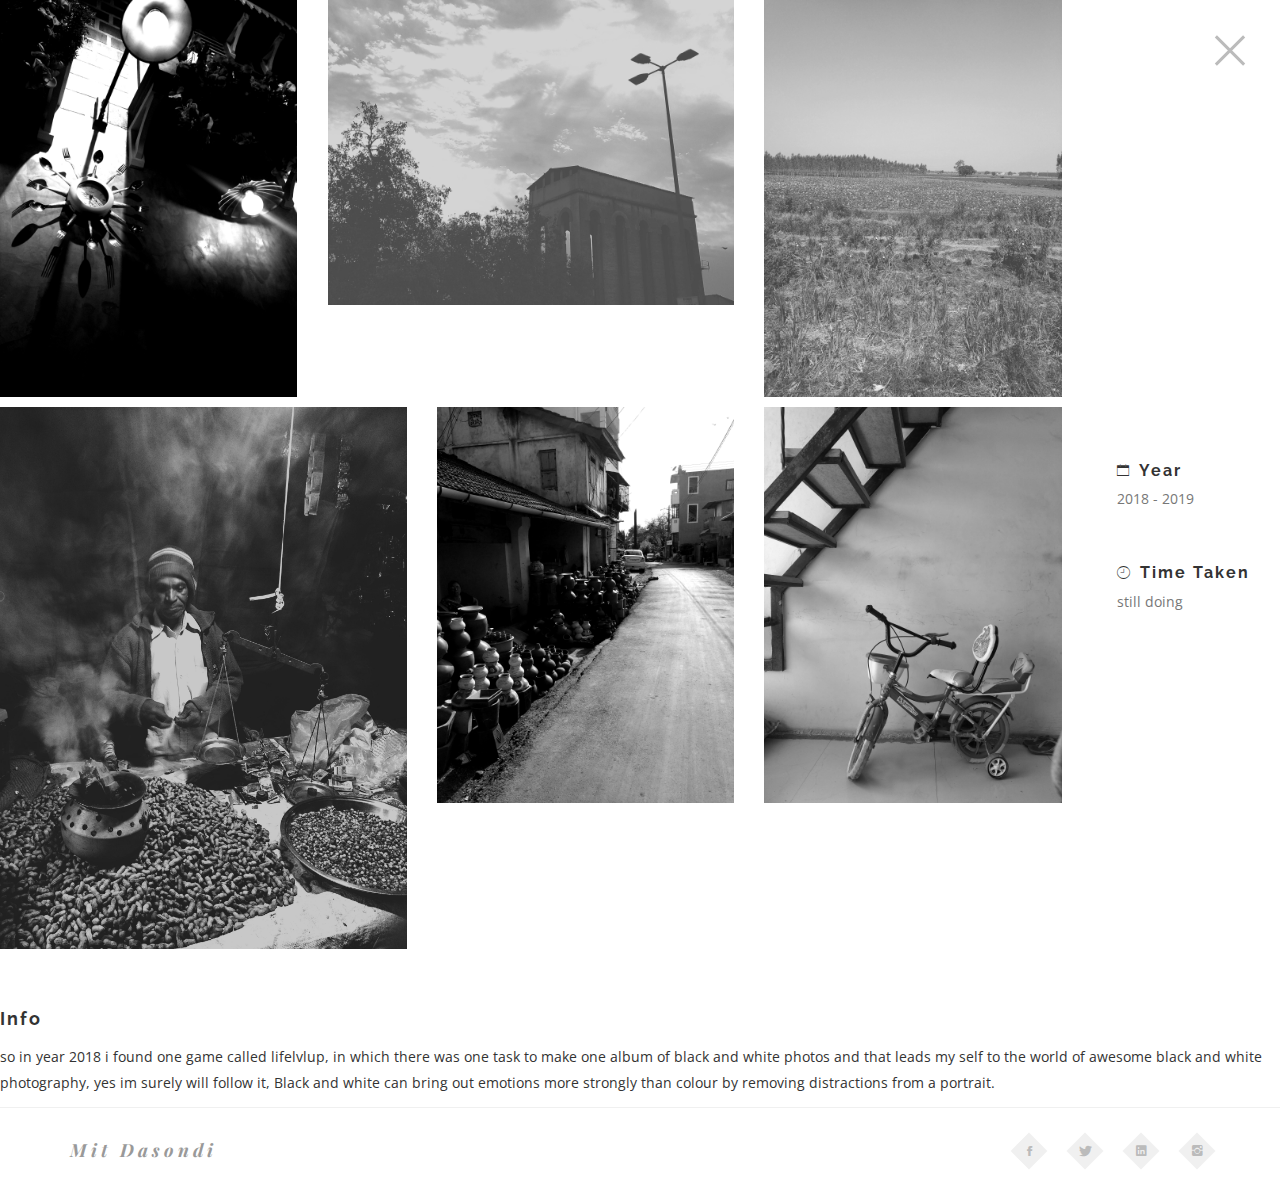
==== commit f3bdaea5: "resume updated and error fixed" ====
--- a/work.html
+++ b/work.html
@@ -49,157 +49,162 @@
 		<!--/preloader-->
 
 
-		<div id='wrapper' >
-
-			<section class='single-work' >
+		<div class="portfolio-grid">
+
+			<div class="row">
+
+				<div class="col-md-3">
+
+					<img src="bw/1.jpg" class="img-fluid" >
+
+				</div>
+
+				<div class="col-md-4">
+
+					<img src="bw/2.jpg" class="img-fluid" >
+
+				</div>
+
+
+
+			<div class="col-md-3">
+
+				<img src="bw/3.jpg" class="img-fluid" >
+
+			</div>
+		</div>
+		<p>
+
+		<div class="row">
+
+
+			<div class="col-md-4">
+		  <img src="bw/4.jpg" class="rounded" alt="...">
+		</div>
+
+			<div class="col-md-3">
+				<img src="bw/5.jpg" class="img-fluid" >
+			</div>
+
+
+			<div class="col-md-3">
+				<img src="bw/6.jpg" class="img-fluid" >
+			</div>
+
+
+
+
+
+
+
+
+
+			<!--work info -->
+
+
+						<div class='col-md-2' >
+
+							<ul class='work-info' >
+
+								<li>
+
+									<h4>
+
+								</li>
+
+								<li>
+
+									<h4><i class='ion-ios-calendar-outline' ></i>Year</h4>
+
+									<p>2018 - 2019</p>
+
+								</li>
+
+
+
+								<li>
+
+									<h4><i class='ion-ios-clock-outline' ></i>Time Taken</h4>
+
+									<p>still doing</p>
+
+								</li>
+
+
+
+
+
+
+							</ul>
+
+						</div>
+
+
+
+					</div>
+
+
+					<div class='work-content' >
+
+						<div class='block' >
+
+							<h4>Info</h4>
+
+							<p>
+								so in year 2018 i found one game called lifelvlup, in which there was one task to make one album of black and white photos and that leads my self to the
+								world of awesome black and white photography, yes im surely will follow it, Black and white can bring out emotions more strongly than colour by removing distractions from a portrait.
+							</p>
+
+						</div>
+
+
+
+
+						</div>
+
+					</div>
+
+
+				</div>
+
+			</section>
+
+
+			<div class='footer bg-lightgray section-block' >
 
 				<div class='container' >
 
-
 					<div class='row' >
 
-						<div class='col-md-8' >
-
-							<img src='img/bg3.jpg' alt='symp' >
-
-						</div>
-
-
-						<div class='col-md-4' >
-
-							<ul class='work-info' >
-
-								<li>
-
-									<h4><i class='ion-ionic' ></i>Client</h4>
-
-									<p>Themeforest.net</p>
-
-								</li>
-
-								<li>
-
-									<h4><i class='ion-ios-calendar-outline' ></i>Date</h4>
-
-									<p>2015, June</p>
-
-								</li>
-
-
-
-								<li>
-
-									<h4><i class='ion-ios-clock-outline' ></i>Time Taken</h4>
-
-									<p>3 Weeks</p>
-
-								</li>
-
-
-
-
-
-
+						<div class='col-xs-6 text-left' >
+							<h4>Mit Dasondi</h4>
+						</div>
+
+						<div class='col-xs-6 text-right' >
+							<ul class='footer-social' >
+								<li>
+									<a href='https://www.facebook.com/mit.dasondi.7' >
+										<i class='ion-social-facebook' ></i>
+									</a>
+								</li>
+								<li>
+									<a href='https://twitter.com/Mit_dasondi' >
+										<i class='ion-social-twitter' ></i>
+									</a>
+								</li>
+								<li>
+									<a href='https://www.linkedin.com/in/mit-d-528670113/' >
+
+										<i class='ion-social-linkedin' ></i>
+									</a>
+								</li>
+								<li>
+									<a href='https://www.instagram.com/mitdasondi/' >
+										<i class='ion-social-instagram' ></i>
+									</a>
+								</li>
 							</ul>
-
-						</div>
-
-
-
-					</div>
-
-
-					<div class='work-content' >
-
-						<div class='block' >
-
-							<h4>Info</h4>
-
-							<p>
-								No dolorem blandit theophrastus eos, nam eu persecuti repudiandae, duo hinc vide aliquip et. Ex atqui voluptatibus eum, cu case intellegebat eum, mea ex regione patrioque signiferumque. Ex atqui voluptatibus eum, cu case intellegebat eum, mea ex regione patrioque signiferumque. Ex atqui voluptatibus eum, cu case. No dolorem blandit theophrastus eos, nam eu persecuti repudiandae, duo hinc vide aliquip et. Ex atqui voluptatibus eum
-							</p>
-
-						</div>
-
-						<div class='block row' >
-
-
-							<div class='col-md-6' >
-
-								<h4>The Challenge</h4>
-
-								<p>
-									No dolorem blandit theophrastus eos, nam eu persecuti repudiandae, duo hinc vide aliquip et. Ex atqui voluptatibus eum, cu case intellegebat eu. Ex atqui voluptatibus eum, cu case intellegebat eum.
-								</p>
-
-							</div>
-
-
-							<div class='col-md-6' >
-
-								<h4>The Solution</h4>
-
-								<p>
-									No dolorem blandit theophrastus eos, nam eu persecuti repudiandae, duo hinc vide aliquip et. Ex atqui voluptatibus eum, cu case intellegebat eu. Ex atqui voluptatibus eum, cu case intellegebat eum.
-								</p>
-
-							</div>
-
-
-
-
-						</div>
-
-					</div>
-
-
-				</div>
-
-			</section>
-
-
-			<div class='footer bg-lightgray section-block' >
-
-				<div class='container' >
-
-					<div class='row' >
-
-						<div class='col-md-6 text-left' >
-							<h4>Johny Doe</h4>
-						</div>
-
-						<div class='col-md-6 text-right' >
-							<ul class='footer-social' >
-								<li>
-									<a href='#' >
-										<i class='ion-social-facebook' ></i>
-									</a>
-								</li>
-								<li>
-									<a href='#' >
-										<i class='ion-social-twitter' ></i>
-									</a>
-								</li>
-								<li>
-									<a href='#' >
-										<i class='ion-social-pinterest' ></i>
-									</a>
-								</li>
-								<li>
-									<a href='#' >
-										<i class='ion-social-dribbble' ></i>
-									</a>
-								</li>
-							</ul>
-						</div>
-
-					</div>
-
-
-				</div>
-
-			</div>
-
+						</div>
 
 
 		</div>
